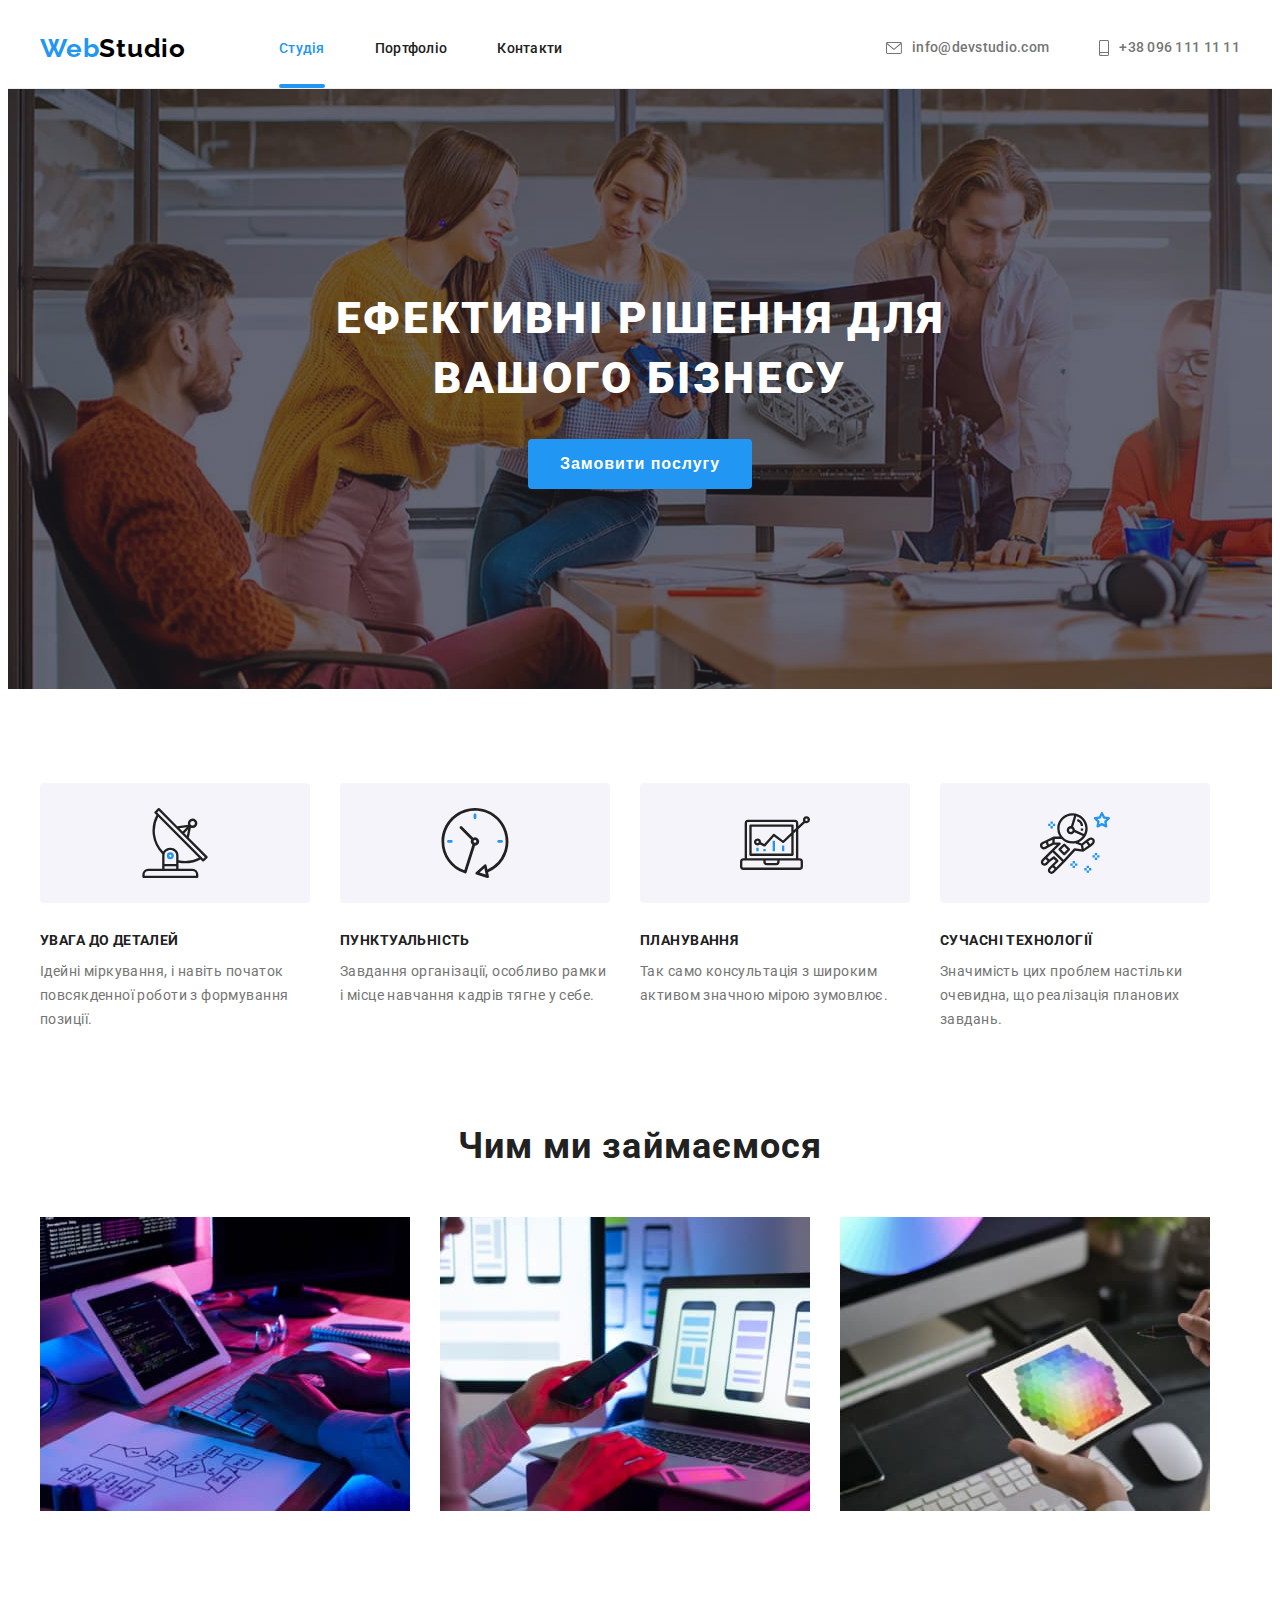
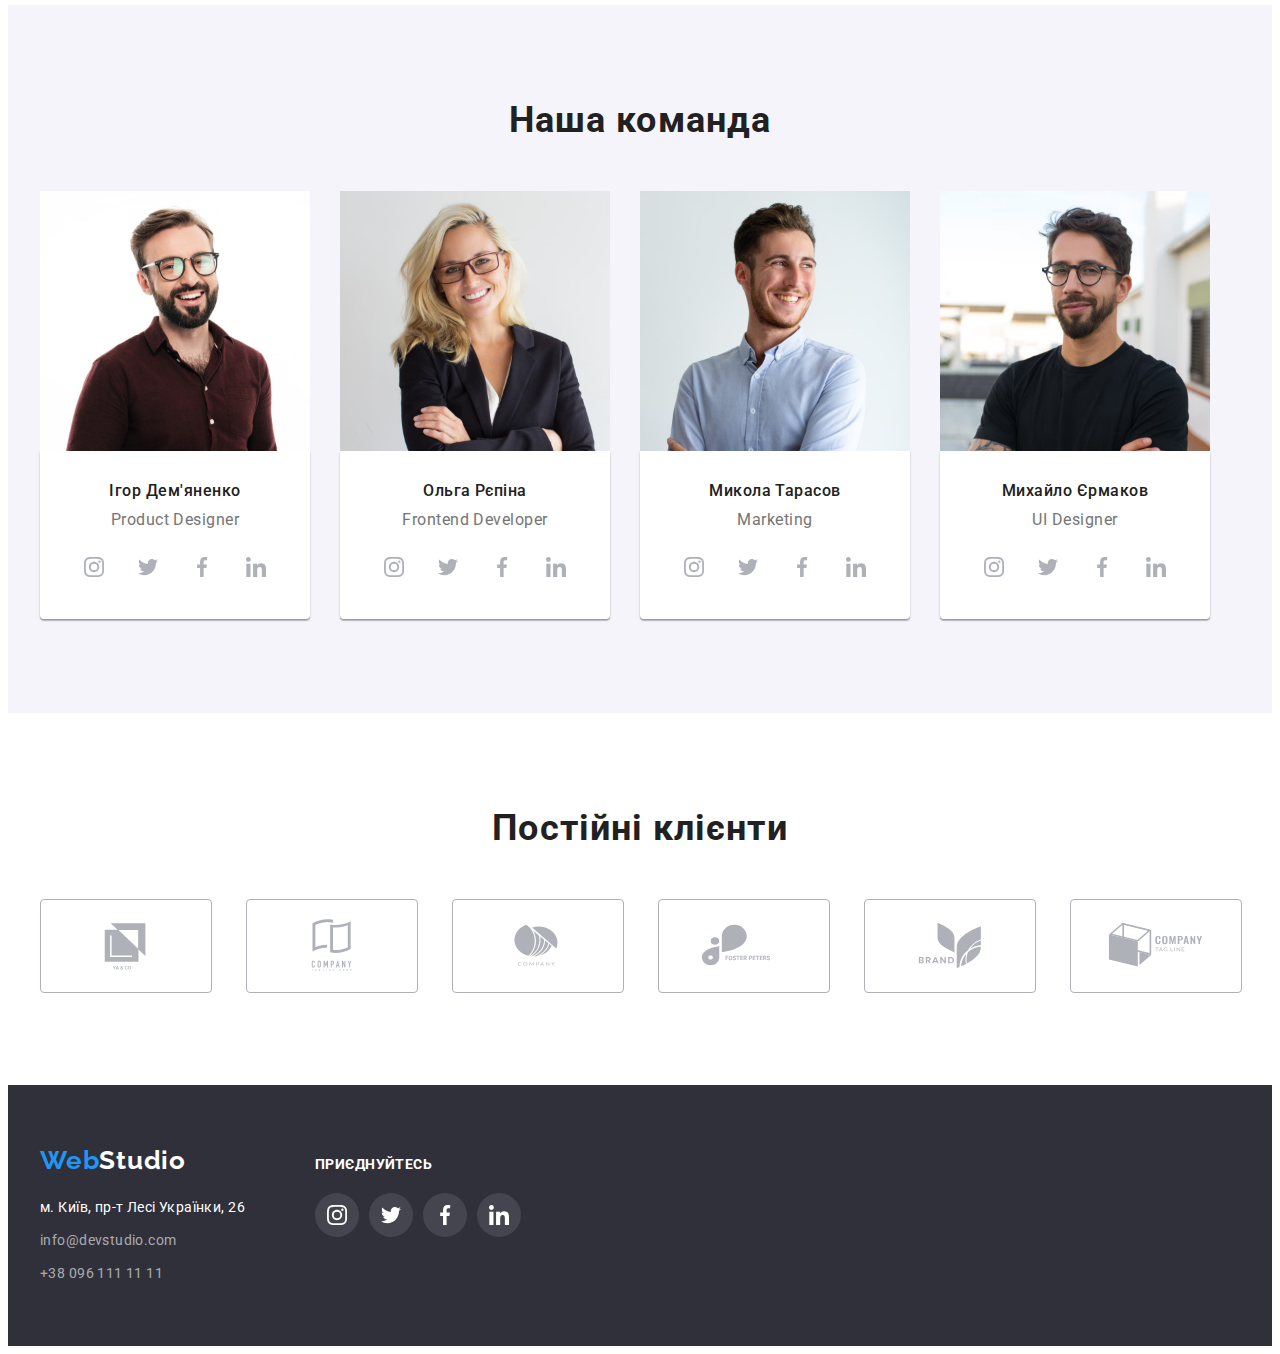
==== index.html @ 15035020 "Update" ====
<!DOCTYPE html>
<html lang="uk">
<head>
    <meta charset="UTF-8">
    <meta http-equiv="X-UA-Compatible" content="IE=edge">
    <meta name="viewport" content="width=device-width, initial-scale=1.0">
    <title lang="en">WebStudio</title>
    <link rel="preconnect" href="https://fonts.googleapis.com">
    <link rel="preconnect" href="https://fonts.gstatic.com" crossorigin>
    <link href="https://fonts.googleapis.com/css2?family=Raleway:wght@700&family=Roboto:wght@400;500;700;900&display=swap"
        rel="stylesheet">
    <link rel="stylesheet" href="https://cdnjs.cloudflare.com/ajax/libs/modern-normalize/1.1.0/modern-normalize.min.css"
        integrity="sha512-wpPYUAdjBVSE4KJnH1VR1HeZfpl1ub8YT/NKx4PuQ5NmX2tKuGu6U/JRp5y+Y8XG2tV+wKQpNHVUX03MfMFn9Q=="
        crossorigin="anonymous" referrerpolicy="no-referrer" />
    <link rel="stylesheet" href="./css/styles.css">
</head>
<body>
    <header class="header-border">
            <div class="container">
                <nav class="header-item">
                        <a href="./index.html"><span class="logo">Web</span><span class="logo logo-second-part">Studio</span></a>
                    <ul class="list-link flex-items">
                        <li class="list-item">
                            <a class="link current" href="./index.html">Студія</a>
                        </li>
                        <li class="list-item">
                            <a class="link" href="./portfolio.html">Портфоліо</a>
                        </li>
                        <li class="list-item">
                            <a class="link" href="#">Контакти</a>
                        </li>
                    </ul>
                </nav>
                <ul class="list-address flex-items">
                    <li class="address-item mail">
                        <a class="link-address" href="mailto:info@devstudio.com">
                            <svg class="mail-icon">
                                <use href="./images/for-sprite/sprite.svg#mail"></use>
                            </svg>
                            info@devstudio.com
                        </a>
                    </li>
                    <li class="address-item">
                        <a class="link-address" href="tel:+380961111111">
                            <svg class="phone-icon">
                                <use href="./images/for-sprite/sprite.svg#phone"></use>
                            </svg>+38 096 111 11 11
                        </a>
                    </li>
                </ul>
            </div>
    </header>
    <main>
        <section class="hero-section">
            <div class="container">
                <h1 class="hero-title">
                    Ефективні рішення для
                    вашого бізнесу
                </h1>
                <button type="button" class="hero-button">
                    Замовити послугу
                </button>
            </div>
        </section>
        <section class="section">
            <div class="container">
                <h2 class="hidden-title">
                    Наші переваги
                </h2>
                    <ul class="flex-items">
                        <li class="benefit-card">
                            <div class="benefit-container">
                                <svg class="benefit-icon">
                                    <use href="./images/for-sprite/sprite.svg#icon-benefit-1"></use>
                                </svg>
                            </div>
                            <h3 class="advantages">
                                Увага до деталей
                            </h3>
                            <p class="advantages-paragraph">Ідейні міркування, і навіть початок повсякденної роботи з формування позиції.
                            </p>
                        </li>
                        <li class="benefit-card">
                            <div class="benefit-container">
                                <svg class="benefit-icon">
                                    <use href="./images/for-sprite/sprite.svg#icon-benefit-2"></use>
                                </svg>
                            </div>
                            <h3 class="advantages">
                                Пунктуальність
                            </h3>
                            <p class="advantages-paragraph">Завдання організації, особливо рамки і місце навчання кадрів тягне у себе.</p>
                        </li>
                        <li class="benefit-card">
                            <div class="benefit-container">
                                <svg class="benefit-icon">
                                    <use href="./images/for-sprite/sprite.svg#icon-benefit-3"></use>
                                </svg>
                            </div>
                            <h3 class="advantages">
                                Планування
                            </h3>
                            <p class="advantages-paragraph">Так само консультація з широким активом значною мірою зумовлює.</p>
                        </li>
                        <li class="benefit-card">
                            <div class="benefit-container">
                                <svg class="benefit-icon">
                                    <use href="./images/for-sprite/sprite.svg#icon-benefit-4"></use>
                                </svg>
                            </div>
                            <h3 class="advantages">
                                Сучасні технології
                            </h3>
                            <p class="advantages-paragraph">Значимість цих проблем настільки очевидна, що реалізація планових завдань.</p>
                        </li>
                    </ul>
            </div>
        </section>
        <section class="our-work">
            <div class="container">
                <h2 class="description-title">
                    Чим ми займаємося
                </h2>
                    <ul class="flex-items">
                        <li class="work">
                            <img src="./images/sample-1.jpg" alt="Робота за планшетом з клавіатурою" width="370">
                        </li>
                        <li class="work">
                            <img src="./images/sample-2.jpg" alt="Робота за ноутбуком" width="370">
                        </li>
                        <li class="work">
                            <img src="./images/sample-3.jpg" alt="Робота за планшетом" width="370">
                        </li>
                    </ul>
            </div>
        </section>
        <section class="section worker-section">
            <div class="container">
                <h2 class="worker">
                    Наша команда
                </h2>
                <ul class="flex-items">
                    <li class="worker-list">
                        <img src="./images/worker-1.jpg" alt="Працівник в окулярах в коричневій сорочці" width="270">
                        <div class="worker-description">
                            <h3 class="card-worker">
                                Ігор Дем'яненко
                            </h3>
                            <p class="profession-worker">Product Designer</p>
                            <ul class="flex-items box-media">
                                <li class="social-list">
                                    <a href="#" class="link-networks">
                                        <svg class="social-networks">
                                            <use href="./images/for-sprite/sprite.svg#icon-instagram"></use>
                                        </svg>
                                    </a>
                                </li>
                                <li class="social-list">
                                    <a href="#" class="link-networks">
                                        <svg class="social-networks">
                                            <use href="./images/for-sprite/sprite.svg#icon-twitter"></use>
                                        </svg>
                                    </a>
                                </li>
                                <li class="social-list">
                                    <a href="#" class="link-networks">
                                        <svg class="social-networks">
                                            <use href="./images/for-sprite/sprite.svg#icon-facebook"></use>
                                        </svg>
                                    </a>
                                </li>
                                <li class="social-list">
                                    <a href="#" class="link-networks">
                                        <svg class="social-networks">
                                            <use href="./images/for-sprite/sprite.svg#icon-linkedin"></use>
                                        </svg>
                                    </a>
                                </li>
                            </ul>
                        </div>
                    </li>
                    <li class="worker-list">
                        <img src="./images/worker-2.jpg" alt="Працівниця в окулярах в чорному жакеті" width="270">
                        <div class="worker-description">
                            <h3 class="card-worker">
                                Ольга Рєпіна
                            </h3>
                            <p class="profession-worker">Frontend Developer</p>
                            <ul class="flex-items box-media">
                                <li class="social-list">
                                    <a href="#" class="link-networks">
                                        <svg class="social-networks">
                                            <use href="./images/for-sprite/sprite.svg#icon-instagram"></use>
                                        </svg>
                                    </a>
                                </li>
                                <li class="social-list">
                                    <a href="#" class="link-networks">
                                        <svg class="social-networks">
                                            <use href="./images/for-sprite/sprite.svg#icon-twitter"></use>
                                        </svg>
                                    </a>
                                </li>
                                <li class="social-list">
                                    <a href="#" class="link-networks">
                                        <svg class="social-networks">
                                            <use href="./images/for-sprite/sprite.svg#icon-facebook"></use>
                                        </svg>
                                    </a>
                                </li>
                                <li class="social-list">
                                    <a href="#" class="link-networks">
                                        <svg class="social-networks">
                                            <use href="./images/for-sprite/sprite.svg#icon-linkedin"></use>
                                        </svg>
                                    </a>
                                </li>
                            </ul>
                        </div>
                    </li>
                    <li class="worker-list">
                        <img src="./images/worker-3.jpg" alt="Працівник в білій сорочці" width="270">
                        <div class="worker-description">
                            <h3 class="card-worker">
                                Микола Тарасов
                            </h3>
                            <p class="profession-worker">Marketing</p>
                            <ul class="flex-items box-media">
                                <li class="social-list">
                                    <a href="#" class="link-networks">
                                        <svg class="social-networks">
                                            <use href="./images/for-sprite/sprite.svg#icon-instagram"></use>
                                        </svg>
                                    </a>
                                </li>
                                <li class="social-list">
                                    <a href="#" class="link-networks">
                                        <svg class="social-networks">
                                            <use href="./images/for-sprite/sprite.svg#icon-twitter"></use>
                                        </svg>
                                    </a>
                                </li>
                                <li class="social-list">
                                    <a href="#" class="link-networks">
                                        <svg class="social-networks">
                                            <use href="./images/for-sprite/sprite.svg#icon-facebook"></use>
                                        </svg>
                                    </a>
                                </li>
                                <li class="social-list">
                                    <a href="#" class="link-networks">
                                        <svg class="social-networks">
                                            <use href="./images/for-sprite/sprite.svg#icon-linkedin"></use>
                                        </svg>
                                    </a>
                                </li>
                            </ul>
                        </div>
                    </li>
                    <li class="worker-list">
                        <img src="./images/worker-4.jpg" alt="Працівник в окулярах в чорній футболці" width="270">
                        <div class="worker-description">
                            <h3 class="card-worker">
                                Михайло Єрмаков
                            </h3>
                            <p class="profession-worker">UI Designer</p>
                            <ul class="flex-items box-media">
                                <li class="social-list">
                                    <a href="#" class="link-networks">
                                        <svg class="social-networks">
                                            <use href="./images/for-sprite/sprite.svg#icon-instagram"></use>
                                        </svg>
                                    </a>
                                </li>
                                <li class="social-list">
                                    <a href="#" class="link-networks">
                                        <svg class="social-networks">
                                            <use href="./images/for-sprite/sprite.svg#icon-twitter"></use>
                                        </svg>
                                    </a>
                                </li>
                                <li class="social-list">
                                    <a href="#" class="link-networks">
                                        <svg class="social-networks">
                                            <use href="./images/for-sprite/sprite.svg#icon-facebook"></use>
                                        </svg>
                                    </a>
                                </li>
                                <li class="social-list">
                                    <a href="#" class="link-networks">
                                        <svg class="social-networks">
                                            <use href="./images/for-sprite/sprite.svg#icon-linkedin"></use>
                                        </svg>
                                    </a>
                                </li>
                            </ul>
                        </div>
                    </li>
                </ul>
            </div>
        </section>
        <section class="section">
            <div class="container">
                <h2 class="clients-title">Постійні клієнти</h2>
                <ul class="flex-items box-clients">
                    <li class="clients-company">
                        <a href="#" class="link-company">
                            <svg class="client-icon">
                                <use href="./images/for-sprite/sprite.svg#icon-company-1"></use>
                            </svg>
                        </a>
                    </li>
                    <li class="clients-company">
                        <a href="#" class="link-company">
                            <svg class="client-icon">
                                <use href="./images/for-sprite/sprite.svg#icon-company-2"></use>
                            </svg>
                        </a>
                    </li>
                    <li class="clients-company">
                        <a href="#" class="link-company">
                            <svg class="client-icon">
                                <use href="./images/for-sprite/sprite.svg#icon-company-3"></use>
                            </svg>
                        </a>
                    </li>
                    <li class="clients-company">
                        <a href="#" class="link-company">
                            <svg class="client-icon">
                                <use href="./images/for-sprite/sprite.svg#icon-company-4"></use>
                            </svg>
                        </a>
                    </li>
                    <li class="clients-company">
                        <a href="#" class="link-company">
                            <svg class="client-icon">
                                <use href="./images/for-sprite/sprite.svg#icon-company-5"></use>
                            </svg>
                        </a>
                    </li>
                    <li class="clients-company">
                        <a href="#" class="link-company">
                            <svg class="client-icon">
                                <use href="./images/for-sprite/sprite.svg#icon-company-6"></use>
                            </svg>
                        </a>
                    </li>
                </ul>
            </div>
        </section>
    </main>
    <footer class="footer-address">
        <div class="container footer-container">
            <div class="footer-left-part">
                <a href="./index.html"><span class="logo">Web</span><span class="logo logo-third-part">Studio</span></a>
                <address class="footer-list">
                    <ul>
                        <li>
                            <a class="footer-link" href="https://goo.gl/maps/sdtxkwDF94uDCL8M9" target="_blank"
                                rel="noopener noreferrer">м. Київ, пр-т Лесі Українки, 26</a>
                        </li>
                        <li class="footer-contacts">
                            <a class="footer-link footer-transparant" href="mailto:info@devstudio.com">info@devstudio.com</a>
                        </li>
                        <li class="footer-contacts">
                            <a class="footer-link footer-transparant" href="tel:+380961111111">+38 096 111 11 11</a>
                        </li>
                    </ul>
                </address>
            </div>
            <div class="footer-right-part">
                <h2 class="join-link">
                    Приєднуйтесь
                </h2>
                <ul class="flex-items box-media-footer">
                    <li class="social-list-footer">
                        <a href="#" class="link-networks-footer">
                            <svg class="social-networks-footer">
                                <use href="./images/for-sprite/sprite.svg#icon-instagram"></use>
                            </svg>
                        </a>
                    </li>
                   <li class="social-list-footer">
                        <a href="#" class="link-networks-footer">
                            <svg class="social-networks-footer">
                                <use href="./images/for-sprite/sprite.svg#icon-twitter"></use>
                            </svg>
                        </a>
                    </li>
                    <li class="social-list-footer">
                        <a href="#" class="link-networks-footer">
                            <svg class="social-networks-footer">
                                <use href="./images/for-sprite/sprite.svg#icon-facebook"></use>
                            </svg>
                        </a>
                    </li>
                    <li class="social-list-footer">
                        <a href="#" class="link-networks-footer">
                            <svg class="social-networks-footer">
                                <use href="./images/for-sprite/sprite.svg#icon-linkedin"></use>
                            </svg>
                        </a>
                    </li>
                </ul>
            </div>
        </div>
    </footer>
</body>
</html>
---- css/styles.css ----
:root {
--primary-color: #212121;
--link-address-color: #757575;
--link-color: #2196F3;
--logo-color: #000000;
--primary-background-color: #FFFFFF;
--secondary-background-color: #2F303A;
--color-transparant: rgba(255, 255, 255, 0.6);
--active-button-color: #188CE8;
--section-color: #F5F4FA;
--border-color: #EEEEEE;
--header-border-color: #ECECEC;
--background-color-image: #C4C4C4;
--social-network-color: #AFB1B8;
}

body {
font-family: Roboto, sans-serif;
color: var(--primary-color);
background-color: var(--primary-background-color);
} 

ul {
    list-style: none;
    margin-top: 0;
    margin-bottom: 0;
    padding-left: 0;
}

a {
    text-decoration: none;
}

h1, h2, h3, p {
    padding: 0;
    margin: 0;
}

img {
    display: block;
}

/* START header */

.container {
    width: 1200px;
    margin-left: auto;
    margin-right: auto;
    padding-left: 15px;
    padding-right: 15px;
}

.section {
    padding-top: 94px;
    padding-bottom: 94px;
}

.flex-items {
    display: flex;
}

header .container {
    display: flex;
    align-items: center;
}

.header-item {
    display: flex;
    align-items: center;
}

.header-border {
    border-bottom: 1px solid var(--header-border-color);
}

.logo {
    color: var(--link-color);
    font-family: Raleway, sans-serif;
    font-weight: 700;
    font-size: 26px;
    line-height: 1.19;
    letter-spacing: 0.03em;
}

.logo-second-part {
    color: var(--logo-color);
}

.list-link {
    display: flex;
    margin-left: 93px;
}

.link {
    display: block;
    padding-top: 32px;
    padding-bottom: 32px;
    color: var(--primary-color);
    font-weight: 500;
    font-size: 14px;
    line-height: 16px;
    letter-spacing: 0.02em;
}

.list-item:not(:last-child) {
    margin-right: 50px;
}

.link:hover,
.link:focus {
    color: var(--link-color);
}

.link.current {
    color: var(--link-color);
}

.list-item {
    position: relative;
}

.link.current::after {
    content: "";
    position: absolute;
    width: 100%;
    height: 4px;
    bottom: 0; 
    left: 0;
    border-radius: 2px;
    background-color: var(--link-color);
}

.description-link {
    padding: 0;
    margin: 0;
    list-style: none;
    align-items: center;
}

.list-address {
    display: flex;
    margin-top: 0;
    margin-left: auto;
}

.link-address {
    color: var(--link-address-color);
    font-weight: 500;
    font-size: 14px;
    line-height: 1.14;
    letter-spacing: 0.02em;
    display: flex;
    align-items: center;
}



.address-item:not(:last-child) {
    margin-right: 50px;
}

.mail-icon {
    width: 16px;
    height: 12px;
    margin-right: 10px;
    fill: currentColor;
}

.phone-icon {
    width: 10px;
    height: 16px;
    margin-right: 10px;
    fill: currentColor;
}

.mail-icon:hover,
.mail-icon:focus {
    fill: var(--link-color);
}

.phone-icon:hover,
.phone-icon:focus {
    fill: var(--link-color);
}

.mail {
    margin-left: auto;
}

.link-address:hover,
.link-address:focus {
    color: var(--link-color);
}

/* END header */

/* START index.html */

.hero-section {
    background-image: linear-gradient(rgba(47, 48, 58, 0.4), rgba(47, 48, 58, 0.4)), url(../images/hero-section-image.jpg);
    background-color: var(--background-color-image);
    background-size: cover;
    max-width: 1600px;
    padding-top: 200px;
    padding-bottom: 200px;
    text-align: center;
    margin-left: auto;
    margin-right: auto;
}

.hero-title {
    margin-bottom: 30px;
    margin-left: auto;
    margin-right: auto;
    width: 696px;
    color: var(--primary-background-color);
    font-weight: 900;
    font-size: 44px;
    line-height: 1.36;
    letter-spacing: 0.06em;
    text-transform: uppercase;
}

.hero-button {
    padding-top: 10px;
    padding-bottom: 10px;
    padding-right: 32px;
    padding-left: 32px;
    border: 1px transparent;
    border-radius: 4px;
    min-width: 216px;
    color: var(--primary-background-color);
    background-color: var(--link-color);
    font-weight: 700;
    font-size: 16px;
    line-height: 1.88;
    letter-spacing: 0.06em;
}

.hero-button:hover,
.hero-button:focus {
    background-color: var(--active-button-color);
    cursor: pointer;
}

.hidden-title {
    position: absolute;
    width: 1px;
    height: 1px;
    margin: -1px;
    padding: 0;
    overflow: hidden;
    border: 0;
    clip: rect(0 0 0 0);
}

.advantages {
    margin-top: 30px;
    margin-bottom: 10px;
    font-weight: 700;
    font-size: 14px;
    line-height: 1.14;
    letter-spacing: 0.03em;
    text-transform: uppercase;
}

.advantages-paragraph {
    color: var(--link-address-color);
    font-weight: 400;
    font-size: 14px;
    line-height: 24px;
    letter-spacing: 0.03em;
    width: 270px;
}

.flex-benefit {
    margin-right: 30px;
    margin-bottom: 30px;
}

.benefit-card {
    flex-basis: ((100% - 3*30) / 3);
}

.benefit-card:not(:last-child) {
    margin-right: 30px;
}

.benefit-container {
    display: flex;
    width: 270px;
    height: 120px;
    background-color: var(--section-color);
    border-radius: 4px;
    justify-content: center;
        align-items: center;
}

.benefit-icon {
    width: 70px;
    height: 70px;
}

.our-work {
    padding-bottom: 94px;
}

.work {
    flex-basis: calc((100% - 3 * 30) / 3);
}

.work:not(:last-child) {
    margin-right: 30px;
}

.worker-list {
    flex-basis: ((100% - 4*30) / 4);
    width: 270px;
}

.worker-list:not(:last-child) {
    margin-right: 30px;
}

.worker-description {
    padding-top: 30px;
    padding-bottom: 30px;
    box-shadow: 0px 1px 3px rgba(0, 0, 0, 0.12), 0px 1px 1px rgba(0, 0, 0, 0.14), 0px 2px 1px rgba(0, 0, 0, 0.2);
    border-radius: 0px 0px 4px 4px;
    background-color: var(--primary-background-color);
}

.description-title {
    margin-bottom: 50px;
    font-weight: 700;
    font-size: 36px;
    line-height: 1.17;
    text-align: center;
    letter-spacing: 0.03em;
}

.worker-section {
    background-color: var(--section-color);
}

.worker {
    margin-bottom: 50px;
    font-weight: 700;
    font-size: 36px;
    line-height: 1.17;
    text-align: center;
    letter-spacing: 0.03em;
}

.card-worker {
    margin-bottom: 10px;
    font-weight: 500;
    font-size: 16px;
    line-height: 1.19;
    text-align: center;
    letter-spacing: 0.03em;
}

.profession-worker {
    margin-bottom: 16px;
    font-weight: 400;
    font-size: 16px;
    line-height: 1.19;
    text-align: center;
    letter-spacing: 0.03em;
    color: var(--link-address-color);
}

.box-media {
    justify-content: center;
}

.social-list {
    width: 44px;
    height: 44px;
    border-radius: 50%;
    justify-content: center;
    display: flex;
    align-items: center;
}

.social-list:not(:last-child) {
    margin-right: 10px;
}

.link-networks {
    width: 44px;
    height: 44px;
    border-radius: 50%;
    justify-content: center;
    display: flex;
    align-items: center;
    fill: var(--social-network-color);
}

.link-networks:hover,
.link-networks:focus {
    fill: var(--primary-background-color);
    background-color: var(--link-color);
}

.social-networks {
    display: flex;
    width: 20px;
    height: 20px;
}

.box-clients {
    justify-content: space-between;
    align-items: center;
}

.clients-title {
    margin-bottom: 50px;
    font-weight: 700;
    font-size: 36px;
    line-height: 1.17;
    text-align: center;
    letter-spacing: 0.03em;
    color: var(--primary-color);
}

.client-icon {
    width: 106px;
    height: 60px;
    fill: var(--social-network-color);
}

.clients-company {
    width: 170px;
    height: 92px;
}

.clients-company:not(:last-child) {
    margin-right: 30px;
}

.link-company:hover,
.link-company:focus {
    border: 1px solid var(--link-color);
}

.link-company {
    display: flex;
    justify-content: center;
    align-items: center;
    width: 100%;
    height: 100%;
    border: 1px solid var(--social-network-color);
    border-radius: 4px;
}

.link-company:hover .client-icon,
.link-company:focus .client-icon {
    fill: var(--link-color);
}

/* END index.html */

/* START portfolio.html */

.list-button {
    margin-bottom: 50px;
    justify-content: center;
}

.filter-button {
    border: 1px transparent;
    border-radius: 4px;
    background-color: var(--section-color);
    padding-top: 6px;
    padding-right: 22px;
    padding-bottom: 6px;
    padding-left: 22px;
    cursor: pointer;
}

.button-item:not(:last-child) {
    margin-right: 8px;
}

.filter-button:hover,
.filter-button:focus {
    color: var(--primary-background-color);
    background-color: var(--link-color);
    box-shadow: 0px 3px 1px rgba(0, 0, 0, 0.1), 0px 1px 2px rgba(0, 0, 0, 0.08), 0px 2px 2px rgba(0, 0, 0, 0.12);
}

.project-items {
    flex-wrap: wrap;
    margin-bottom: -30px;
    margin-right: -30px;
}

.card-project {
    flex-basis: calc((100% - 3 * 30) / 3);
    margin-right: 30px;
    margin-bottom: 30px;
}

.link-project {
    display: block;
}

.link-project:hover,
.link-project:focus {
    box-shadow: 0px 1px 1px rgba(0, 0, 0, 0.12), 0px 4px 4px rgba(0, 0, 0, 0.06), 1px 4px 6px rgba(0, 0, 0, 0.16);
}

.card-project:not(:last-child) {
    margin-right: 30px;
}

.card-project:nth-child(-n-+3) {
    margin-bottom: 0;
}

.project-description {
    padding-top: 20px;
    padding-right: 24px;
    padding-bottom: 20px;
    padding-left: 24px;
    border-left: 1px solid var(--border-color);
    border-bottom: 1px solid var(--border-color);
    border-right: 1px solid var(--border-color);
}

.name-project {
    margin-bottom: 4px;
    color: var(--primary-color);
    font-weight: 700;
    font-size: 18px;
    line-height: 2;
    letter-spacing: 0.06em;
}

.type-project {
    color: var(--link-address-color);
    font-size: 16px;
    line-height: 1.88;
    letter-spacing: 0.03em;
}

/* END portfolio.html */

/* START footer */

.logo-third-part {
    color: var(--primary-background-color);
}

.footer-address {
    background-color: var(--secondary-background-color);
    padding-top: 60px;
    padding-bottom: 60px;
}

.footer-link {
    font-style: normal;
    font-weight: 400;
    font-size: 14px;
    line-height: 1.71;
    letter-spacing: 0.03em;
    color: var(--primary-background-color);
}

.footer-transparant {
    color: var(--color-transparant);
}

.footer-list {
    margin-top: 20px;
}

.footer-contacts {
    margin-top: 9px;
}

.join-link {
    margin-bottom: 20px;
    color: var(--primary-background-color);
    font-weight: 700;
    font-size: 14px;
    line-height: 1.14;
    letter-spacing: 0.03em;
    text-transform: uppercase;
}

.footer-container {
    display: flex;
    align-items: baseline;
}

.footer-right-part {
    margin-left: 70px;
}

.social-list-footer {
    width: 44px;
    height: 44px;
    border-radius: 50%;
    justify-content: center;
    display: flex;
    align-items: center;
    background-color: rgba(255, 255, 255, 0.1);
}

.social-list-footer:not(:last-child) {
    margin-right: 10px;
}

.link-networks-footer {
    width: 44px;
    height: 44px;
    border-radius: 50%;
    justify-content: center;
    display: flex;
    align-items: center;
    fill: var(--link-address-color);
}

.link-networks-footer:hover,
.link-networks-footer:focus {
    fill: var(--primary-background-color);
    background-color: var(--link-color);
}

.social-networks-footer {
    display: flex;
    width: 20px;
    height: 20px;
    fill: var(--primary-background-color);
}

/* END footer */
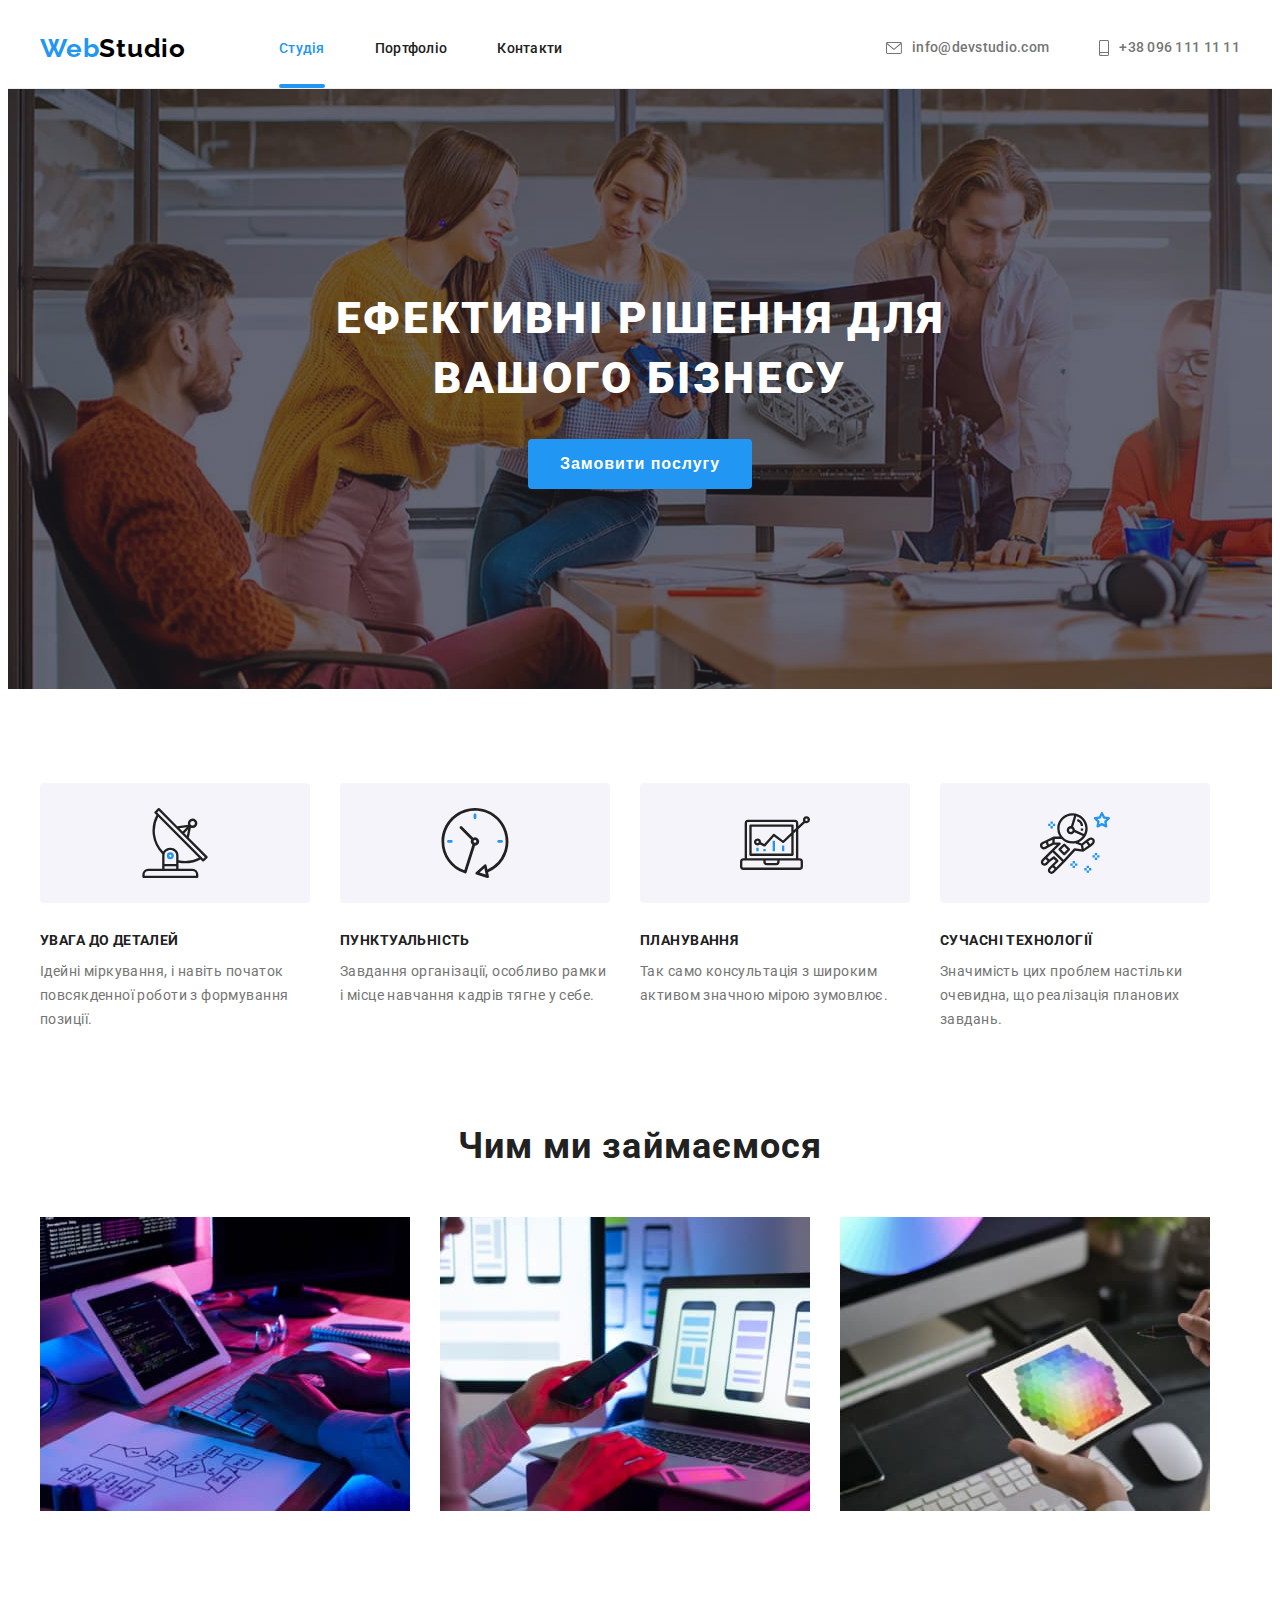
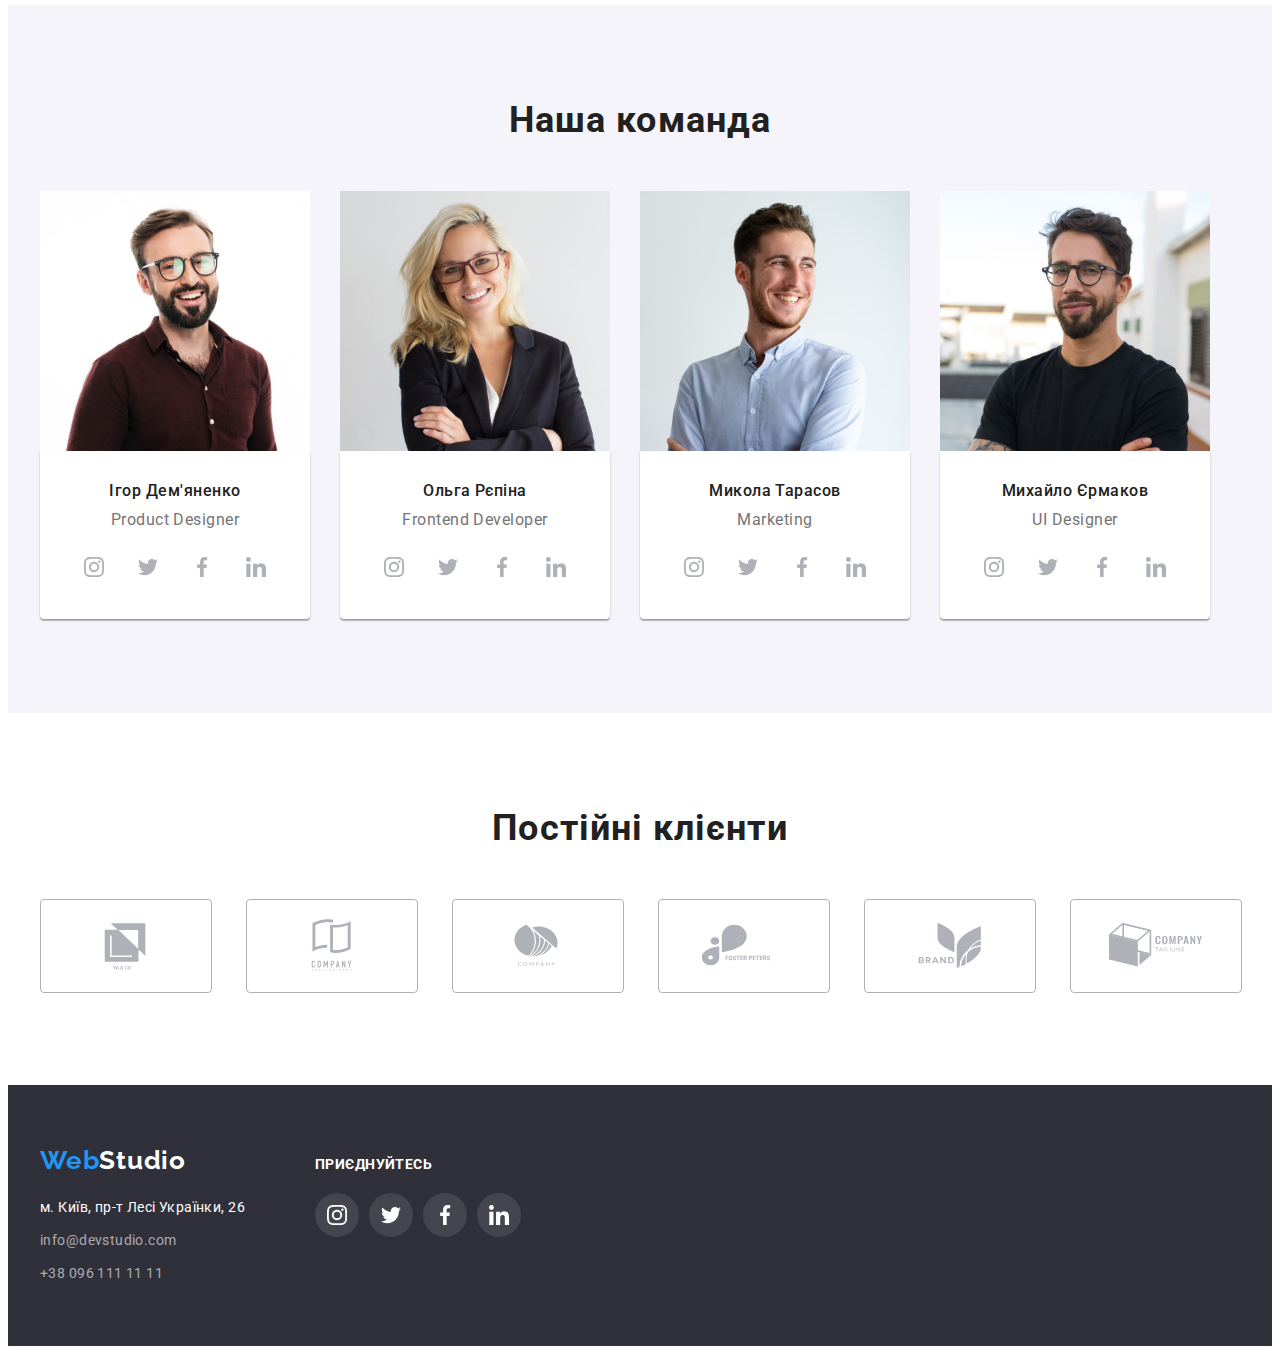
==== commit d84573af: "Update" ====
--- a/index.html
+++ b/index.html
@@ -57,7 +57,7 @@
                     Ефективні рішення для
                     вашого бізнесу
                 </h1>
-                <button type="button" class="hero-button">
+                <button type="button" class="hero-button" data-modal-open>
                     Замовити послугу
                 </button>
             </div>
@@ -121,17 +121,17 @@
                 <h2 class="description-title">
                     Чим ми займаємося
                 </h2>
-                    <ul class="flex-items">
-                        <li class="work">
-                            <img src="./images/sample-1.jpg" alt="Робота за планшетом з клавіатурою" width="370">
-                        </li>
-                        <li class="work">
-                            <img src="./images/sample-2.jpg" alt="Робота за ноутбуком" width="370">
-                        </li>
-                        <li class="work">
-                            <img src="./images/sample-3.jpg" alt="Робота за планшетом" width="370">
-                        </li>
-                    </ul>
+                        <ul class="flex-items">
+                            <li class="work work-thumb">
+                                <img src="./images/sample-1.jpg" alt="Робота за планшетом з клавіатурою" width="370">
+                            </li>
+                            <li class="work work-thumb">
+                                <img src="./images/sample-2.jpg" alt="Робота за ноутбуком" width="370">
+                            </li>
+                            <li class="work work-thumb">
+                                <img src="./images/sample-3.jpg" alt="Робота за планшетом" width="370">
+                            </li>
+                        </ul>
             </div>
         </section>
         <section class="section worker-section">
@@ -405,5 +405,23 @@
             </div>
         </div>
     </footer>
+
+    <h2 class="our-work-name">
+        Десктопні додатки
+    </h2>
+
+
+<div class="backdrop is-hidden" data-modal>
+    <div class="modal">
+        <button type="button" class="modal-close-button" data-modal-close>
+            <svg class="modal-close-icon" width="18" height="18">
+                <use href="./images/for-sprite/sprite-2.svg#icon-close-button"></use>
+            </svg>
+        </button>
+    </div>
+</div>
+
+<script src="./js/modal.js"></script>
+
 </body>
 </html>--- a/css/styles.css
+++ b/css/styles.css
@@ -115,7 +115,7 @@
     color: var(--link-color);
 }
 
-.list-item {
+.link {
     position: relative;
 }
 
@@ -638,3 +638,91 @@
 }
 
 /* END footer */
+
+/* Start Modal Button */
+
+.backdrop {
+    position: fixed;
+    top: 0;
+    left: 0;
+    width: 100vw;
+    height: 100vh;
+    background-color: rgba(0, 0, 0, 0.2);
+    transition: opacity 500ms cubic-bezier(0.4, 0, 0.2, 1), visibility 500ms cubic-bezier(0.4, 0, 0.2, 1);
+}
+
+.backdrop.is-hidden {
+    opacity: 0;
+    visibility: hidden;
+    pointer-events: none;
+}
+
+.modal {
+    position: absolute;
+    top: 50%;
+    left: 50%;
+    transform: translate(-50%, -50%);
+    width: 528px;
+    height: 581px;
+    background-color: var(--primary-background-color);
+}
+
+.modal-close-button {
+    position: absolute;
+    top: 8px;
+    right: 8px;
+    display: flex;
+    justify-content: center;
+    align-items: center;
+    width: 30px;
+    height: 30px;
+    border-radius: 50%;
+    border: 1px solid rgba(0, 0, 0, 0.1);
+    background-color: transparent;
+    padding: 0;
+    cursor: pointer;
+}
+
+/* Section "Our work" positioning*/
+
+.work-thumb:hover,
+.work-thumb:focus .our-work-name {
+    opacity: 1;
+}
+
+.work-thumb:hover::after {
+    opacity: 1;
+}
+
+.work-thumb {
+    position: relative;
+
+}
+
+.work-thumb::after {
+    display: inline-block;
+    content: "";
+    position: absolute;
+    bottom: 0;
+    left: 0;
+    z-index: 1;
+    width: 100%;
+    height: 70px;
+    background-color: rgba(47, 48, 58, 0.8);
+    opacity: 0;
+    }
+
+.our-work-name {
+    margin-top: 0;
+    margin-bottom: 10px;
+    opacity: 0;
+    position: absolute;
+    z-index: 2;
+    font-weight: 700;
+    font-size: 14px;
+    line-height: 1.14;
+    text-align: center;
+    letter-spacing: 0.03em;
+    text-transform: uppercase;
+    color: var(--primary-background-color);
+}
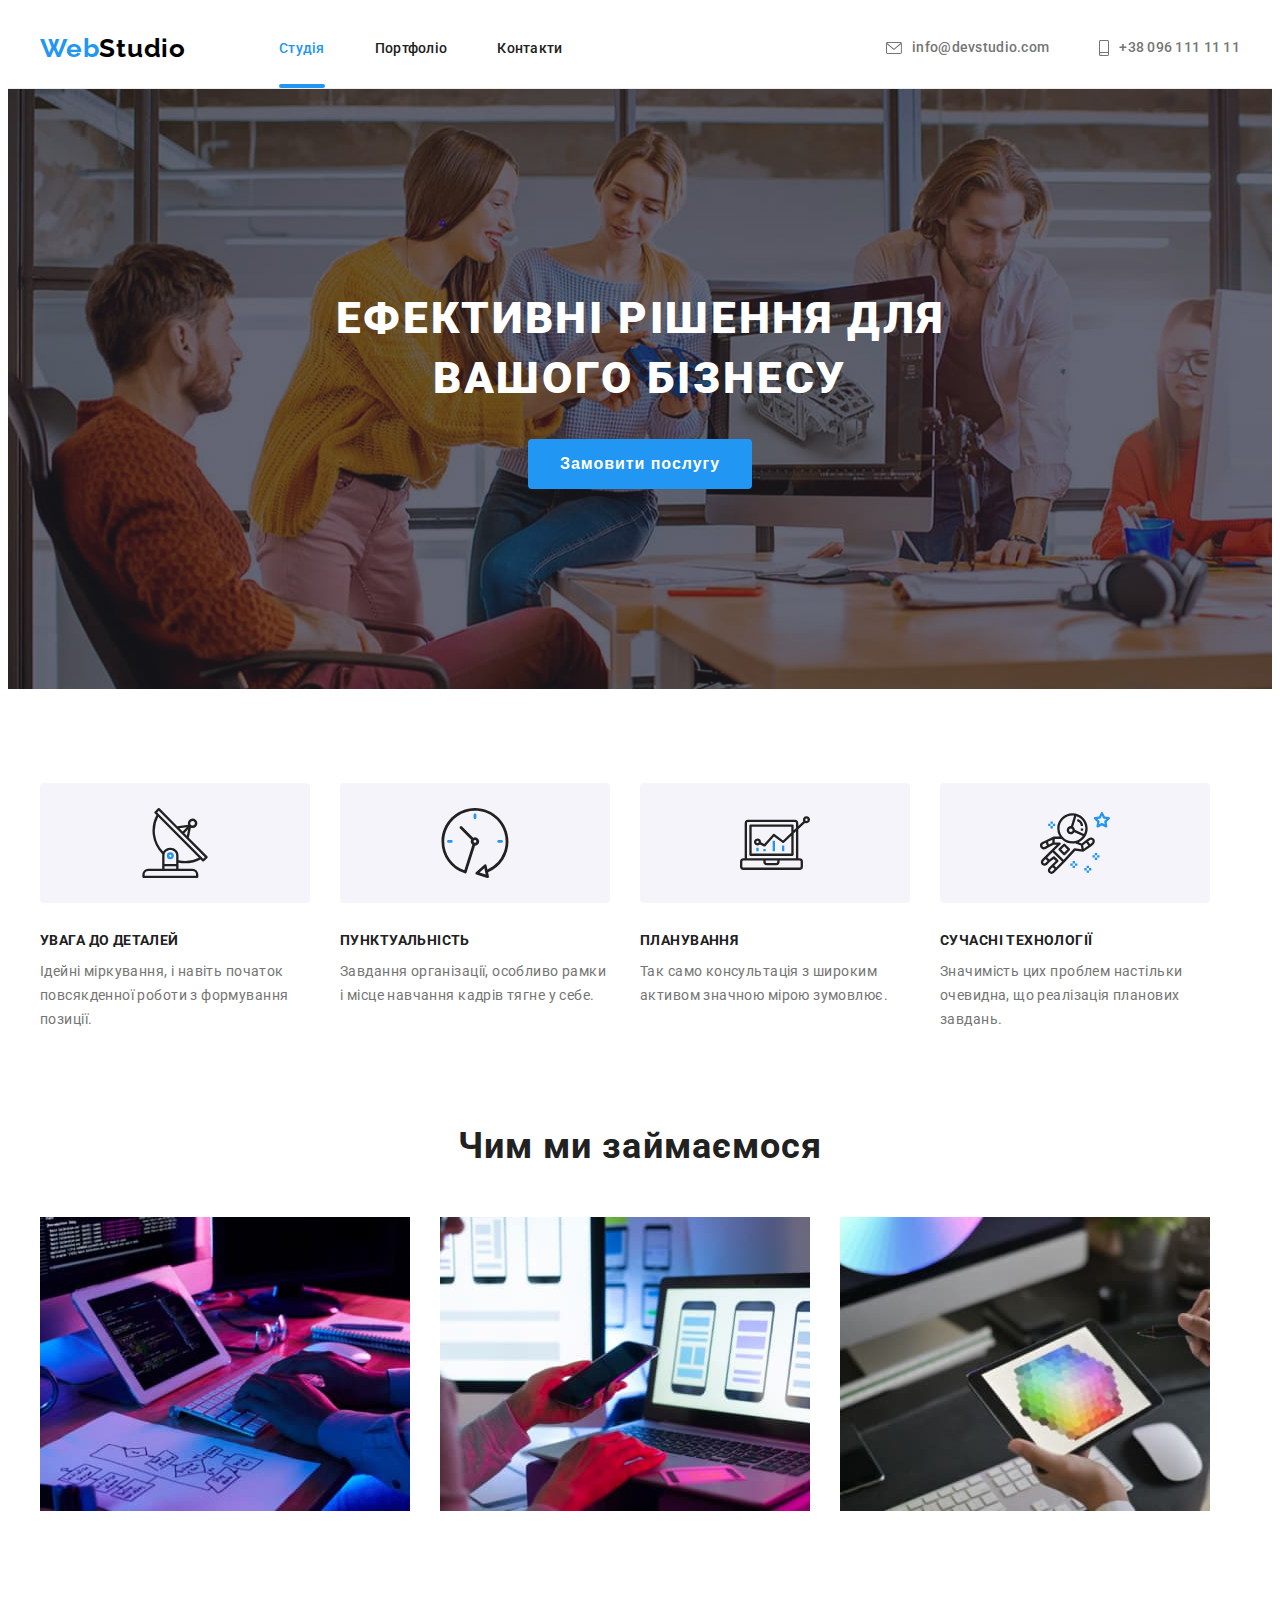
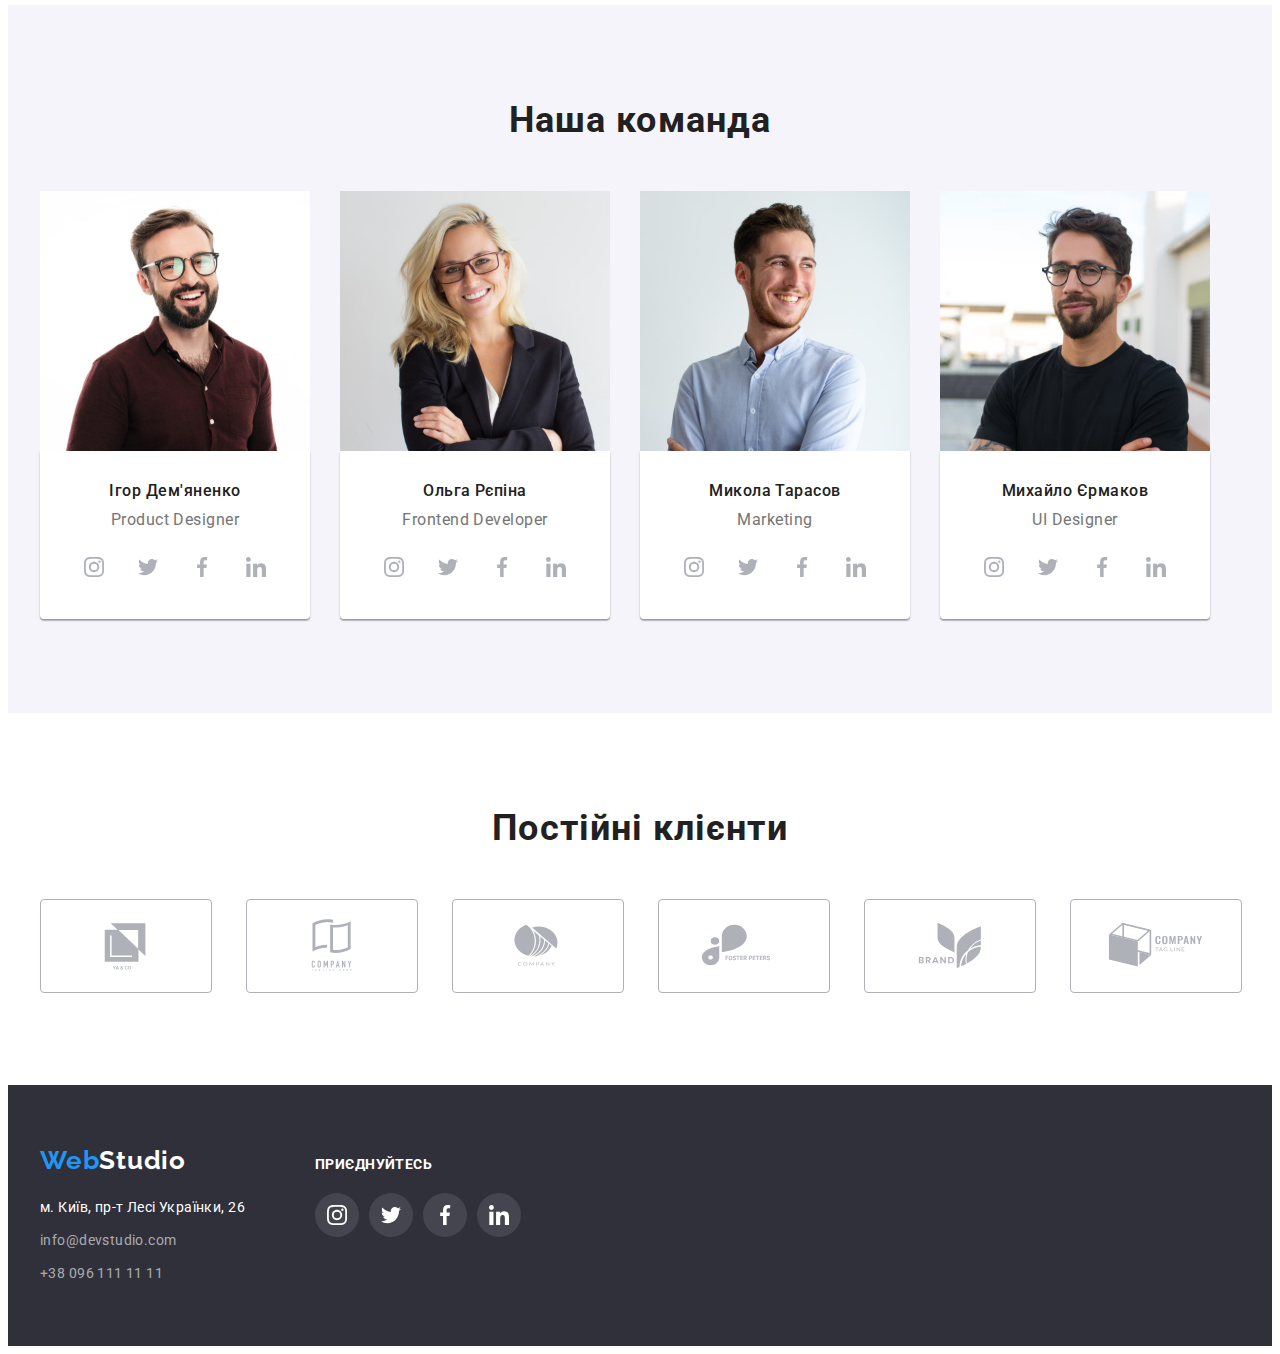
==== commit e1578600: "Update" ====
--- a/index.html
+++ b/index.html
@@ -121,18 +121,38 @@
                 <h2 class="description-title">
                     Чим ми займаємося
                 </h2>
-                        <ul class="flex-items">
-                            <li class="work work-thumb">
-                                <img src="./images/sample-1.jpg" alt="Робота за планшетом з клавіатурою" width="370">
-                            </li>
-                            <li class="work work-thumb">
-                                <img src="./images/sample-2.jpg" alt="Робота за ноутбуком" width="370">
-                            </li>
-                            <li class="work work-thumb">
-                                <img src="./images/sample-3.jpg" alt="Робота за планшетом" width="370">
-                            </li>
-                        </ul>
-            </div>
+                        <div class="product">
+                            <ul class="flex-items">
+                                <li class="work product-thumb">
+                                    <img src="./images/sample-1.jpg" alt="Робота за планшетом з клавіатурою" width="370">
+                                </li>
+                                <li class="work product-thumb">
+                                    <img src="./images/sample-2.jpg" alt="Робота за ноутбуком" width="370">
+                                </li>
+                                <li class="work product-thumb">
+                                    <img src="./images/sample-3.jpg" alt="Робота за планшетом" width="370">
+                                </li>
+                            </ul>
+                        </div>
+            </div>
+
+            <div class="product-actions">
+                <h2 class="our-work-name">
+                    Десктопні додатки
+                </h2>
+            </div>
+            <div class="products-actions">
+                <h2 class="our-work-name">
+                    Мобільні додатки
+                </h2>
+            </div>
+            <div class="product-actions">
+                <h2 class="our-work-name">
+                    Мобільні додатки
+                </h2>
+            </div>
+            
+
         </section>
         <section class="section worker-section">
             <div class="container">
@@ -406,16 +426,11 @@
         </div>
     </footer>
 
-    <h2 class="our-work-name">
-        Десктопні додатки
-    </h2>
-
-
 <div class="backdrop is-hidden" data-modal>
     <div class="modal">
         <button type="button" class="modal-close-button" data-modal-close>
             <svg class="modal-close-icon" width="18" height="18">
-                <use href="./images/for-sprite/sprite-2.svg#icon-close-button"></use>
+                <use href="./images/for-sprite/sprite.svg#icon-close-button"></use>
             </svg>
         </button>
     </div>
--- a/css/styles.css
+++ b/css/styles.css
@@ -100,6 +100,7 @@
     font-size: 14px;
     line-height: 16px;
     letter-spacing: 0.02em;
+    transition: color 250ms cubic-bezier(0.4, 0, 0.2, 1);
 }
 
 .list-item:not(:last-child) {
@@ -151,9 +152,8 @@
     letter-spacing: 0.02em;
     display: flex;
     align-items: center;
-}
-
-
+    transition: color 250ms cubic-bezier(0.4, 0, 0.2, 1);
+}
 
 .address-item:not(:last-child) {
     margin-right: 50px;
@@ -235,6 +235,7 @@
     font-size: 16px;
     line-height: 1.88;
     letter-spacing: 0.06em;
+    transition: background-color 250ms cubic-bezier(0.4, 0, 0.2, 1);
 }
 
 .hero-button:hover,
@@ -396,6 +397,7 @@
     display: flex;
     align-items: center;
     fill: var(--social-network-color);
+    transition: background-color 250ms cubic-bezier(0.4, 0, 0.2, 1);
 }
 
 .link-networks:hover,
@@ -429,6 +431,7 @@
     width: 106px;
     height: 60px;
     fill: var(--social-network-color);
+    transition: fill 250ms cubic-bezier(0.4, 0, 0.2, 1);
 }
 
 .clients-company {
@@ -453,6 +456,7 @@
     height: 100%;
     border: 1px solid var(--social-network-color);
     border-radius: 4px;
+    transition: border 250ms cubic-bezier(0.4, 0, 0.2, 1);
 }
 
 .link-company:hover .client-icon,
@@ -478,6 +482,7 @@
     padding-bottom: 6px;
     padding-left: 22px;
     cursor: pointer;
+    transition: background-color 250ms cubic-bezier(0.4, 0, 0.2, 1), color 250ms cubic-bezier(0.4, 0, 0.2, 1), box-shadow 250ms cubic-bezier(0.4, 0, 0.2, 1);
 }
 
 .button-item:not(:last-child) {
@@ -505,6 +510,7 @@
 
 .link-project {
     display: block;
+    transition: box-shadow 250ms cubic-bezier(0.4, 0, 0.2, 1);
 }
 
 .link-project:hover,
@@ -622,6 +628,7 @@
     display: flex;
     align-items: center;
     fill: var(--link-address-color);
+    transition: background-color 250ms cubic-bezier(0.4, 0, 0.2, 1);
 }
 
 .link-networks-footer:hover,
@@ -665,6 +672,7 @@
     width: 528px;
     height: 581px;
     background-color: var(--primary-background-color);
+    border-radius: 4px;
 }
 
 .modal-close-button {
@@ -683,46 +691,91 @@
     cursor: pointer;
 }
 
-/* Section "Our work" positioning*/
-
-.work-thumb:hover,
-.work-thumb:focus .our-work-name {
+/* START Section "Our work" positioning*/
+
+.our-work-name {
+    position: absolute;
+    top: 50%;
+    left: 50%;
+    transform: translate(-50%, -50%);
+    display: flex;
+    opacity: 0;
+    font-weight: 700;
+    font-size: 14px;
+    line-height: 1.14;
+    text-align: center;
+    letter-spacing: 0.03em;
+    text-transform: uppercase;
+    color: var(--primary-background-color);
+}
+
+.product:hover .product-actions {
     opacity: 1;
 }
 
-.work-thumb:hover::after {
+.product-thumb:hover::after {
     opacity: 1;
 }
 
-.work-thumb {
+.product-thumb {
     position: relative;
-
-}
-
-.work-thumb::after {
+}
+
+.product-thumb::after {
     display: inline-block;
     content: "";
     position: absolute;
     bottom: 0;
     left: 0;
-    z-index: 1;
     width: 100%;
     height: 70px;
     background-color: rgba(47, 48, 58, 0.8);
     opacity: 0;
-    }
+}
+
+.product-actions {
+    position: relative;
+}
+
 
 .our-work-name {
-    margin-top: 0;
-    margin-bottom: 10px;
+    position: absolute;
+}
+
+
+.product-actions:hover .our-work-name {
+    opacity: 1;
+}
+
+/* END Section "Our work" positioning*/
+
+/* START Section "Our projects" positioning*/
+
+.link-project:hover,
+.link-project:focus .image-project {
+    opacity: 1;
+}
+
+.image-project:hover::after {
+    opacity: 1;
+}
+
+.image-project {
+    position: relative;
+
+}
+
+.image-project::after {
+    display: inline-block;
+    content: "";
+    position: absolute;
+    top: 0;
+    left: 0;
+    z-index: 1;
+    width: 100%;
+    height: 100%;
+    background-color: rgba(33, 150, 243, 0.9);
+    transition: background-color 250ms cubic-bezier(0.4, 0, 0.2, 1);
     opacity: 0;
-    position: absolute;
-    z-index: 2;
-    font-weight: 700;
-    font-size: 14px;
-    line-height: 1.14;
-    text-align: center;
-    letter-spacing: 0.03em;
-    text-transform: uppercase;
-    color: var(--primary-background-color);
-}
+}
+
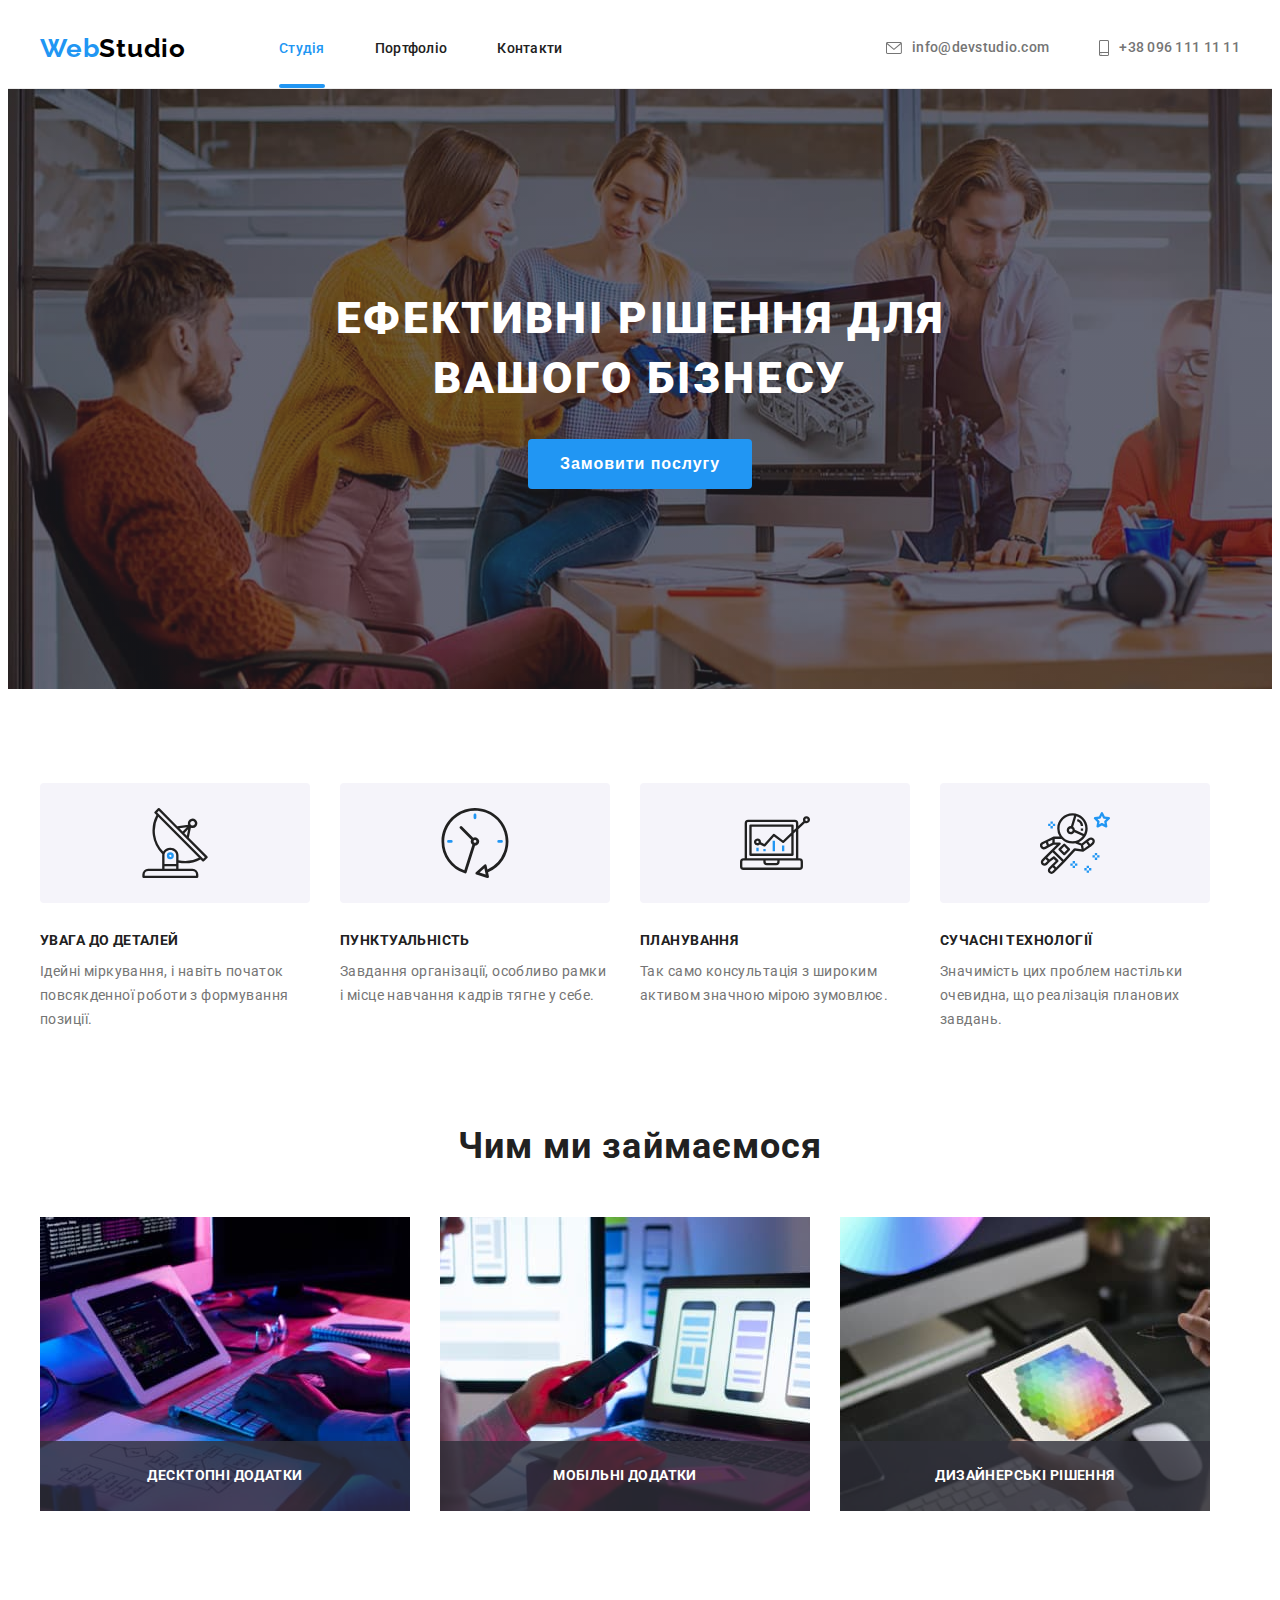
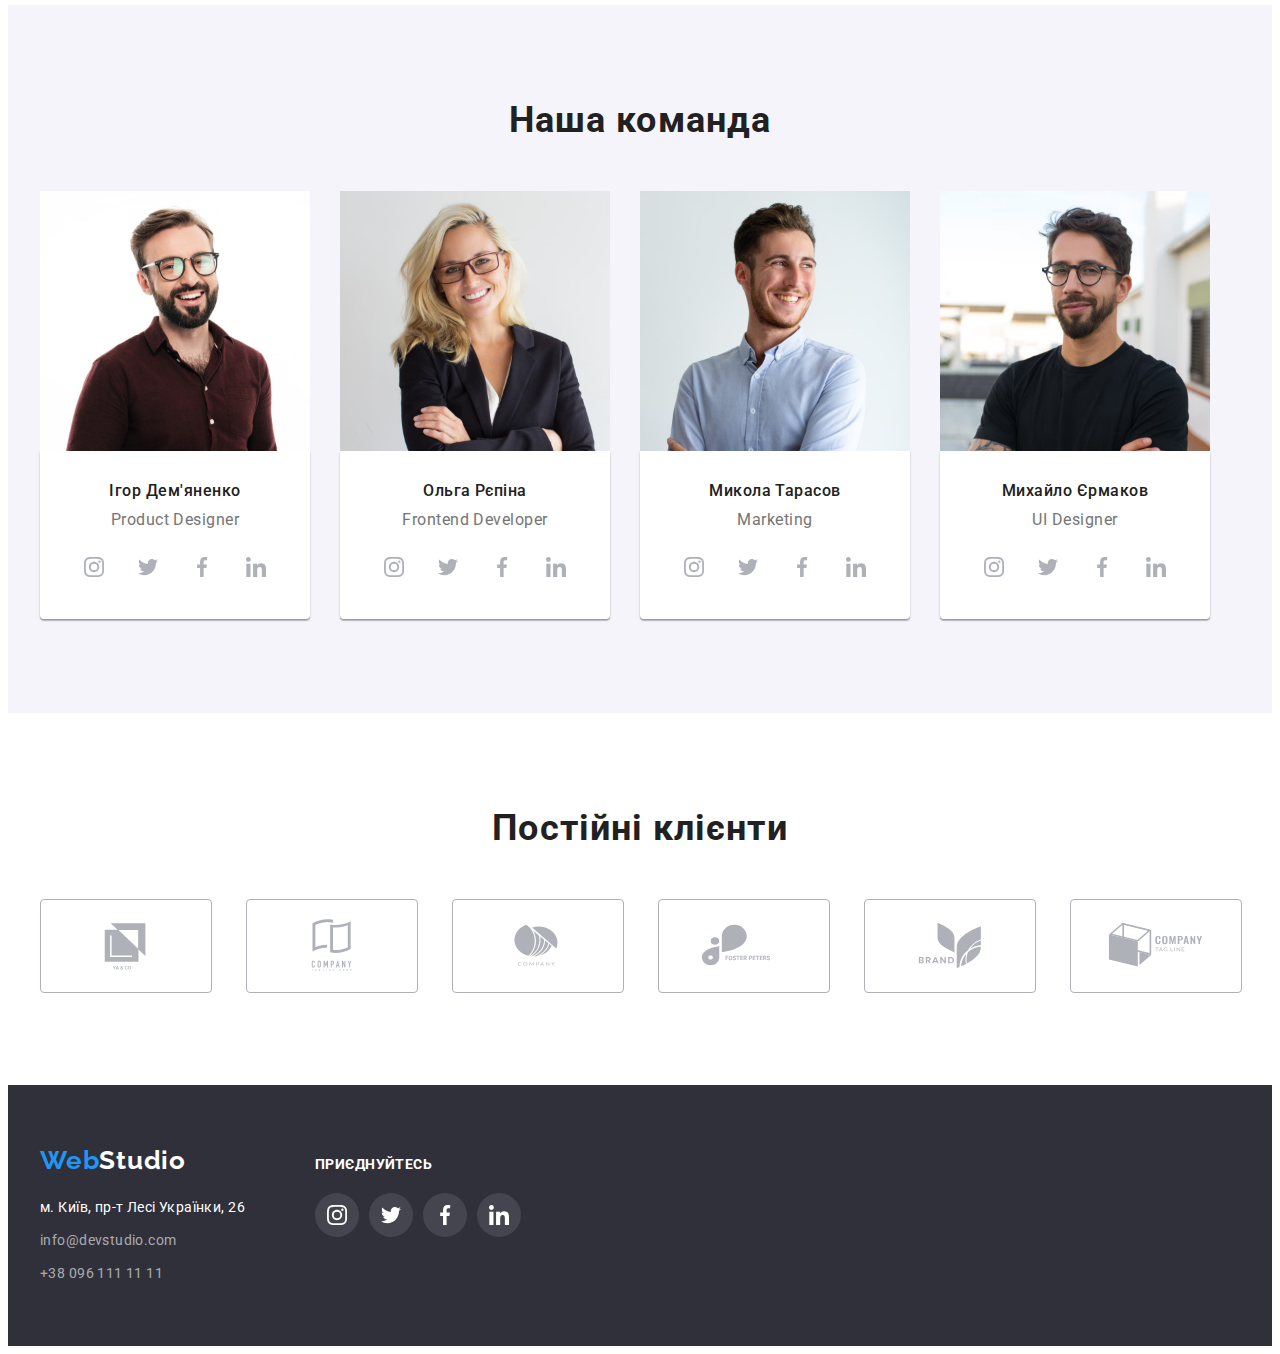
==== commit d29de727: "Update" ====
--- a/index.html
+++ b/index.html
@@ -125,34 +125,25 @@
                             <ul class="flex-items">
                                 <li class="work product-thumb">
                                     <img src="./images/sample-1.jpg" alt="Робота за планшетом з клавіатурою" width="370">
+                                    <h2 class="our-work-name">
+                                        Десктопні додатки
+                                    </h2>
                                 </li>
                                 <li class="work product-thumb">
                                     <img src="./images/sample-2.jpg" alt="Робота за ноутбуком" width="370">
+                                    <h2 class="our-work-name">
+                                        Мобільні додатки
+                                    </h2>
                                 </li>
                                 <li class="work product-thumb">
                                     <img src="./images/sample-3.jpg" alt="Робота за планшетом" width="370">
+                                    <h2 class="our-work-name">
+                                        Дизайнерські рішення
+                                    </h2>
                                 </li>
                             </ul>
                         </div>
             </div>
-
-            <div class="product-actions">
-                <h2 class="our-work-name">
-                    Десктопні додатки
-                </h2>
-            </div>
-            <div class="products-actions">
-                <h2 class="our-work-name">
-                    Мобільні додатки
-                </h2>
-            </div>
-            <div class="product-actions">
-                <h2 class="our-work-name">
-                    Мобільні додатки
-                </h2>
-            </div>
-            
-
         </section>
         <section class="section worker-section">
             <div class="container">
--- a/css/styles.css
+++ b/css/styles.css
@@ -693,13 +693,19 @@
 
 /* START Section "Our work" positioning*/
 
+.product-thumb {
+    position: relative;
+}
+
 .our-work-name {
     position: absolute;
-    top: 50%;
-    left: 50%;
-    transform: translate(-50%, -50%);
-    display: flex;
-    opacity: 0;
+    width: 100%;
+    height: 70px;
+    bottom: 0;
+    left: 0;
+    display: flex;
+    justify-content: center;
+    align-items: center;
     font-weight: 700;
     font-size: 14px;
     line-height: 1.14;
@@ -707,21 +713,10 @@
     letter-spacing: 0.03em;
     text-transform: uppercase;
     color: var(--primary-background-color);
-}
-
-.product:hover .product-actions {
-    opacity: 1;
-}
-
-.product-thumb:hover::after {
-    opacity: 1;
-}
-
-.product-thumb {
-    position: relative;
-}
-
-.product-thumb::after {
+    background-color: rgba(47, 48, 58, 0.8);
+}
+
+/* .product-thumb::after {
     display: inline-block;
     content: "";
     position: absolute;
@@ -730,22 +725,14 @@
     width: 100%;
     height: 70px;
     background-color: rgba(47, 48, 58, 0.8);
-    opacity: 0;
+    opacity: 1;
 }
 
 .product-actions {
     position: relative;
-}
-
-
-.our-work-name {
-    position: absolute;
-}
-
-
-.product-actions:hover .our-work-name {
-    opacity: 1;
-}
+} */
+
+
 
 /* END Section "Our work" positioning*/
 
